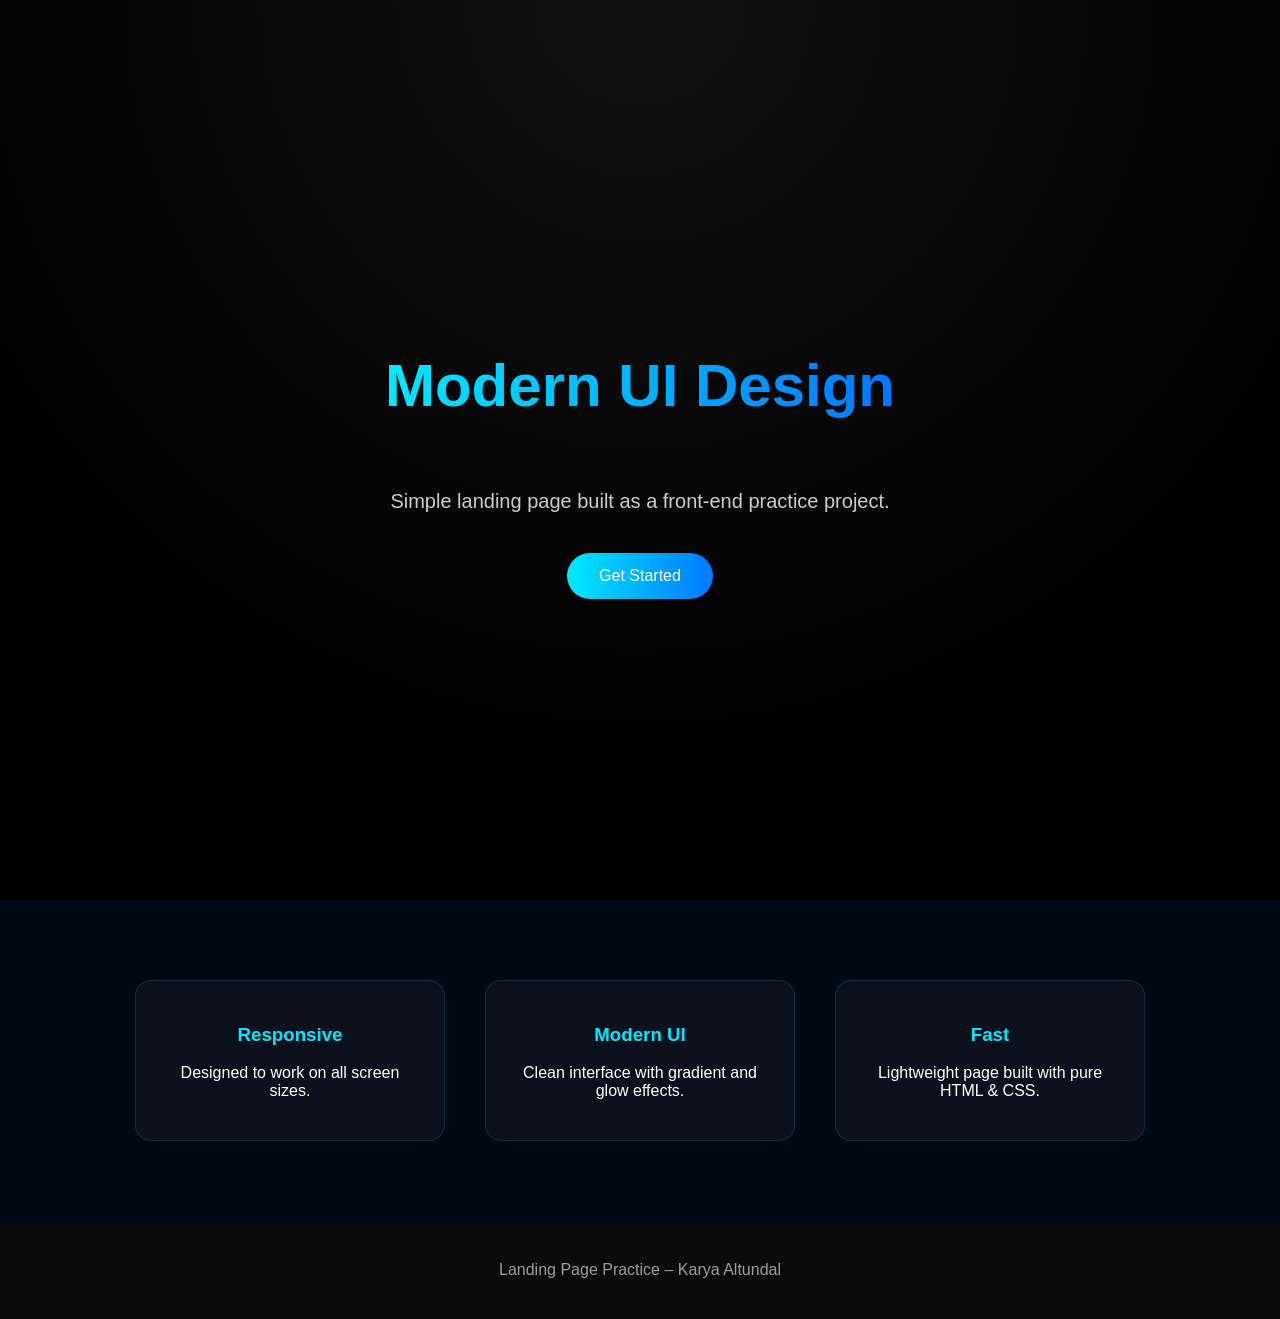
==== landing.html @ e3519006 "Add landing page demo project" ====
<!DOCTYPE html>
<html lang="en">
<head>
<meta charset="UTF-8">
<title>Landing Page Demo</title>

<style>

body{
margin:0;
font-family:Arial;
background:#0a0a0a;
color:white;
}

.hero{
height:100vh;
display:flex;
flex-direction:column;
justify-content:center;
align-items:center;
text-align:center;
background: radial-gradient(circle at top,#111 0%,#000 70%);
}

.hero h1{
font-size:60px;
background:linear-gradient(90deg,#00eaff,#0077ff);
-webkit-background-clip:text;
-webkit-text-fill-color:transparent;
}

.hero p{
opacity:0.8;
font-size:20px;
max-width:500px;
}

.btn{
margin-top:20px;
padding:14px 32px;
border-radius:30px;
background:linear-gradient(90deg,#00eaff,#0077ff);
color:white;
border:none;
cursor:pointer;
font-size:16px;
}

.features{
padding:80px 20px;
display:flex;
justify-content:center;
gap:40px;
flex-wrap:wrap;
background:#000814;
}

.feature{
width:260px;
background:rgba(255,255,255,0.04);
border:1px solid rgba(0,234,255,0.15);
border-radius:16px;
padding:24px;
text-align:center;
}

.feature h3{
color:#00eaff;
}

.footer{
text-align:center;
padding:40px;
opacity:0.6;
}

</style>

</head>

<body>

<section class="hero">

<h1>Modern UI Design</h1>

<p>
Simple landing page built as a front-end practice project.
</p>

<button class="btn">Get Started</button>

</section>

<section class="features">

<div class="feature">
<h3>Responsive</h3>
<p>Designed to work on all screen sizes.</p>
</div>

<div class="feature">
<h3>Modern UI</h3>
<p>Clean interface with gradient and glow effects.</p>
</div>

<div class="feature">
<h3>Fast</h3>
<p>Lightweight page built with pure HTML & CSS.</p>
</div>

</section>

<div class="footer">
Landing Page Practice – Karya Altundal
</div>

</body>
</html>
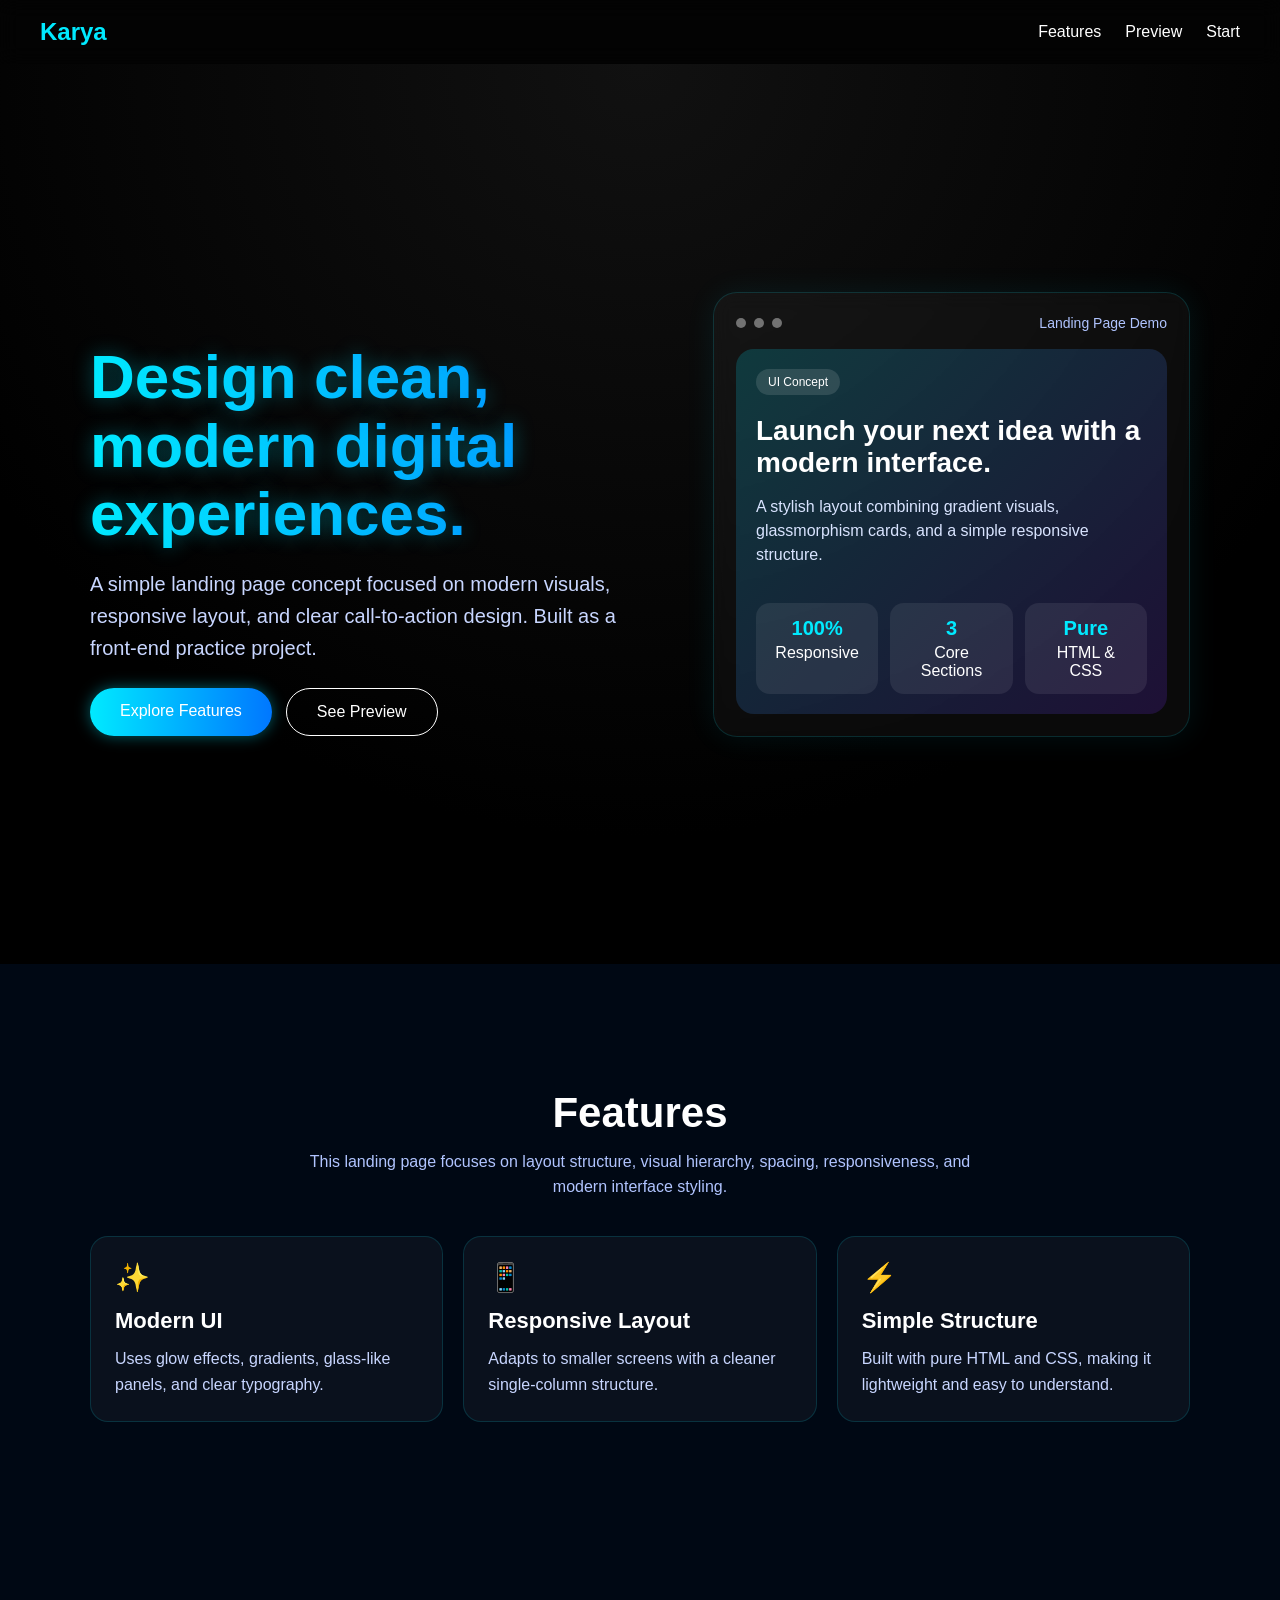
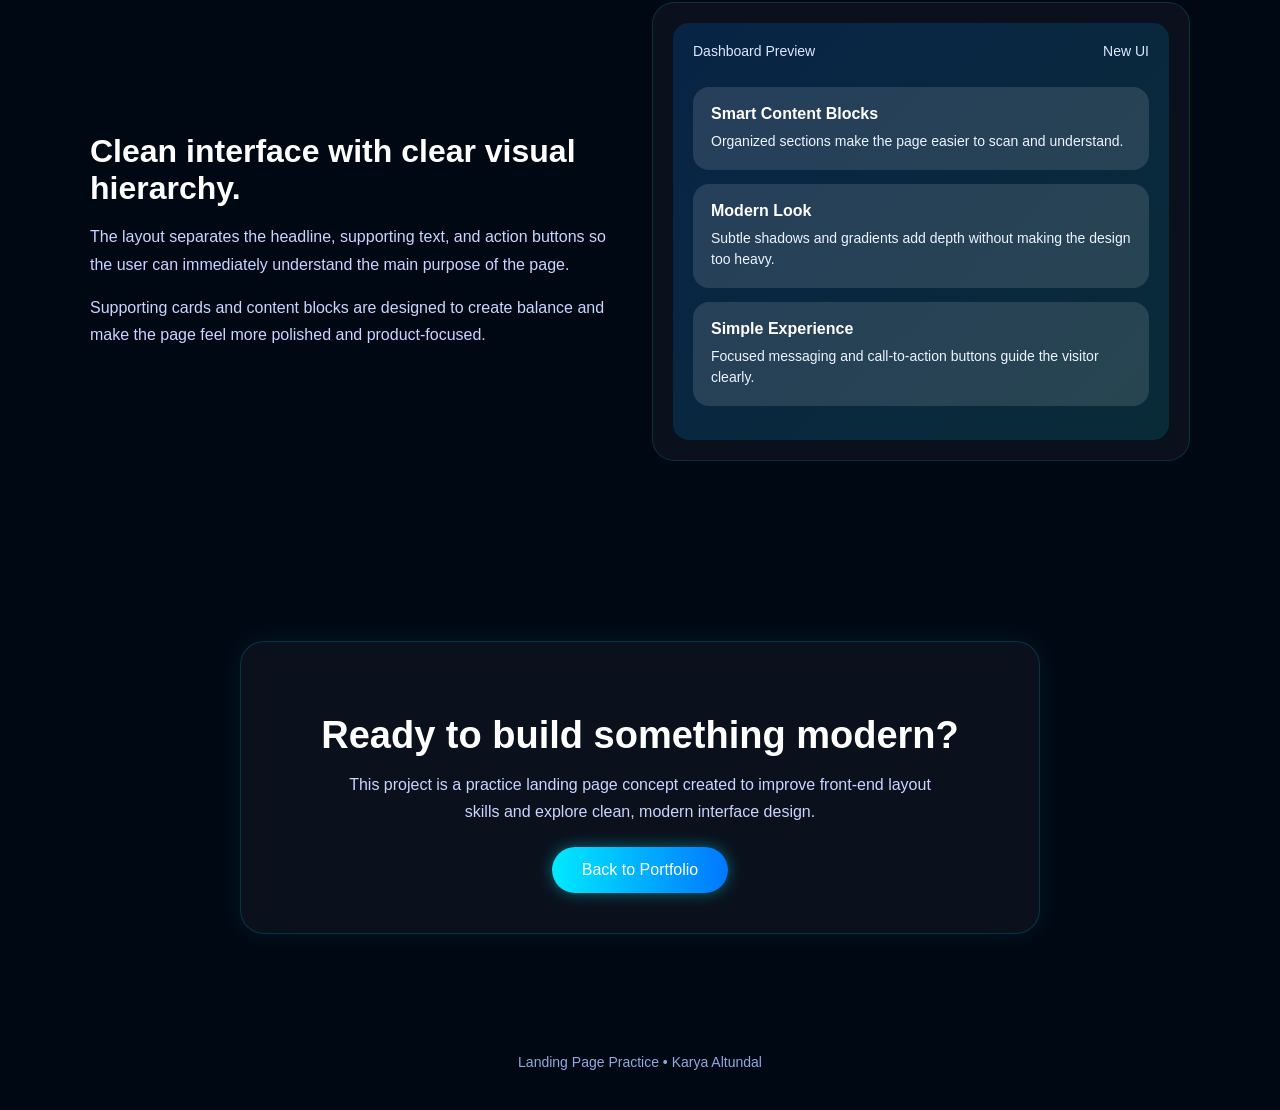
==== commit 8a3506d6: "Improve landing page demo layout and sections" ====
--- a/landing.html
+++ b/landing.html
@@ -1,120 +1,558 @@
 <!DOCTYPE html>
 <html lang="en">
 <head>
-<meta charset="UTF-8">
-<title>Landing Page Demo</title>
-
-<style>
-
-body{
-margin:0;
-font-family:Arial;
-background:#0a0a0a;
-color:white;
+  <meta charset="UTF-8">
+  <meta name="viewport" content="width=device-width, initial-scale=1.0">
+  <title>Landing Page Demo</title>
+
+  <style>
+    * {
+      box-sizing: border-box;
+    }
+
+    html {
+      scroll-behavior: smooth;
+    }
+
+    body {
+      margin: 0;
+      font-family: Arial, sans-serif;
+      background: #0a0a0a;
+      color: white;
+    }
+
+    .navbar {
+      position: sticky;
+      top: 0;
+      width: 100%;
+      background: rgba(0, 0, 0, 0.7);
+      backdrop-filter: blur(10px);
+      display: flex;
+      justify-content: space-between;
+      align-items: center;
+      padding: 18px 40px;
+      z-index: 1000;
+    }
+
+    .logo {
+      font-size: 24px;
+      font-weight: bold;
+      color: #00eaff;
+    }
+
+    .nav-links {
+      display: flex;
+      gap: 24px;
+    }
+
+    .nav-links a {
+      text-decoration: none;
+      color: white;
+      transition: 0.3s;
+    }
+
+    .nav-links a:hover {
+      color: #00eaff;
+    }
+
+    .hero {
+      min-height: 100vh;
+      display: flex;
+      justify-content: center;
+      align-items: center;
+      padding: 60px 20px;
+      background: radial-gradient(circle at top, #111 0%, #000 70%);
+    }
+
+    .hero-content {
+      max-width: 1100px;
+      width: 100%;
+      display: grid;
+      grid-template-columns: 1.1fr 0.9fr;
+      gap: 40px;
+      align-items: center;
+    }
+
+    .hero-text h1 {
+      font-size: 62px;
+      line-height: 1.1;
+      margin-bottom: 18px;
+      background: linear-gradient(90deg, #00eaff, #0077ff);
+      -webkit-background-clip: text;
+      -webkit-text-fill-color: transparent;
+      text-shadow: 0 0 20px rgba(0, 234, 255, 0.35);
+    }
+
+    .hero-text p {
+      font-size: 20px;
+      line-height: 1.6;
+      color: #c8d6ff;
+      max-width: 560px;
+      margin-bottom: 24px;
+    }
+
+    .hero-buttons {
+      display: flex;
+      gap: 14px;
+      flex-wrap: wrap;
+    }
+
+    .btn {
+      display: inline-block;
+      padding: 14px 30px;
+      border-radius: 28px;
+      text-decoration: none;
+      font-size: 16px;
+      transition: 0.3s;
+      border: none;
+      cursor: pointer;
+    }
+
+    .btn-primary {
+      background: linear-gradient(90deg, #00eaff, #0077ff);
+      color: white;
+      box-shadow: 0 0 15px rgba(0, 234, 255, 0.4);
+    }
+
+    .btn-primary:hover {
+      transform: scale(1.05);
+      box-shadow: 0 0 25px rgba(0, 234, 255, 0.8);
+    }
+
+   .btn-secondary{
+  background: transparent;
+  color: white;
+  border: 1px solid white;
+  transition: 0.3s;
 }
 
-.hero{
-height:100vh;
-display:flex;
-flex-direction:column;
-justify-content:center;
-align-items:center;
-text-align:center;
-background: radial-gradient(circle at top,#111 0%,#000 70%);
+.btn-secondary:hover{
+  color: #00eaff;
+  border: 1px solid #00eaff;
+  box-shadow: 0 0 15px rgba(0,234,255,0.7);
+  transform: scale(1.05);
 }
 
-.hero h1{
-font-size:60px;
-background:linear-gradient(90deg,#00eaff,#0077ff);
--webkit-background-clip:text;
--webkit-text-fill-color:transparent;
-}
-
-.hero p{
-opacity:0.8;
-font-size:20px;
-max-width:500px;
-}
-
-.btn{
-margin-top:20px;
-padding:14px 32px;
-border-radius:30px;
-background:linear-gradient(90deg,#00eaff,#0077ff);
-color:white;
-border:none;
-cursor:pointer;
-font-size:16px;
-}
-
-.features{
-padding:80px 20px;
-display:flex;
-justify-content:center;
-gap:40px;
-flex-wrap:wrap;
-background:#000814;
-}
-
-.feature{
-width:260px;
-background:rgba(255,255,255,0.04);
-border:1px solid rgba(0,234,255,0.15);
-border-radius:16px;
-padding:24px;
-text-align:center;
-}
-
-.feature h3{
-color:#00eaff;
-}
-
-.footer{
-text-align:center;
-padding:40px;
-opacity:0.6;
-}
-
-</style>
-
+    .hero-card {
+      background: rgba(255, 255, 255, 0.04);
+      border: 1px solid rgba(0, 234, 255, 0.15);
+      border-radius: 24px;
+      padding: 22px;
+      backdrop-filter: blur(10px);
+      box-shadow: 0 0 30px rgba(0, 234, 255, 0.08);
+    }
+
+    .mockup-top {
+      display: flex;
+      justify-content: space-between;
+      align-items: center;
+      margin-bottom: 18px;
+    }
+
+    .mockup-dots {
+      display: flex;
+      gap: 8px;
+    }
+
+    .mockup-dots span {
+      width: 10px;
+      height: 10px;
+      border-radius: 50%;
+      background: rgba(255, 255, 255, 0.4);
+    }
+
+    .mockup-label {
+      color: #b0c4ff;
+      font-size: 14px;
+    }
+
+    .mockup-screen {
+      background: linear-gradient(135deg, rgba(0, 234, 255, 0.18), rgba(123, 44, 255, 0.18));
+      border-radius: 18px;
+      padding: 20px;
+      min-height: 320px;
+      display: flex;
+      flex-direction: column;
+      justify-content: space-between;
+    }
+
+    .mockup-badge {
+      width: fit-content;
+      font-size: 12px;
+      padding: 6px 12px;
+      border-radius: 999px;
+      background: rgba(255, 255, 255, 0.12);
+      color: white;
+    }
+
+    .mockup-screen h3 {
+      font-size: 28px;
+      margin: 20px 0 10px;
+    }
+
+    .mockup-screen p {
+      color: #d9e4ff;
+      line-height: 1.5;
+    }
+
+    .mockup-stats {
+      display: grid;
+      grid-template-columns: repeat(3, 1fr);
+      gap: 12px;
+      margin-top: 20px;
+    }
+
+    .stat-box {
+      background: rgba(255, 255, 255, 0.08);
+      border-radius: 14px;
+      padding: 14px;
+      text-align: center;
+    }
+
+    .stat-box strong {
+      display: block;
+      font-size: 20px;
+      margin-bottom: 4px;
+      color: #00eaff;
+    }
+
+    .section {
+      padding: 90px 20px;
+      background: #000814;
+    }
+
+    .section-inner {
+      max-width: 1100px;
+      margin: 0 auto;
+    }
+
+    .section-title {
+      font-size: 42px;
+      text-align: center;
+      margin-bottom: 12px;
+    }
+
+    .section-subtitle {
+      text-align: center;
+      color: #b0c4ff;
+      max-width: 700px;
+      margin: 0 auto 36px;
+      line-height: 1.6;
+    }
+
+    .features {
+      display: grid;
+      grid-template-columns: repeat(3, 1fr);
+      gap: 20px;
+    }
+
+    .feature {
+      background: rgba(255, 255, 255, 0.04);
+      border: 1px solid rgba(0, 234, 255, 0.15);
+      border-radius: 18px;
+      padding: 24px;
+      transition: 0.3s;
+    }
+
+    .feature:hover {
+      transform: translateY(-6px);
+      box-shadow: 0 0 24px rgba(0, 234, 255, 0.18);
+    }
+
+    .feature-icon {
+      font-size: 28px;
+      margin-bottom: 14px;
+    }
+
+    .feature h3 {
+      margin: 0 0 12px;
+      font-size: 22px;
+    }
+
+    .feature p {
+      margin: 0;
+      color: #c8d6ff;
+      line-height: 1.6;
+    }
+
+    .preview-grid {
+      display: grid;
+      grid-template-columns: 1fr 1fr;
+      gap: 24px;
+      align-items: center;
+    }
+
+    .preview-text h3 {
+      font-size: 32px;
+      margin-bottom: 16px;
+    }
+
+    .preview-text p {
+      color: #c8d6ff;
+      line-height: 1.7;
+      margin-bottom: 14px;
+    }
+
+    .preview-panel {
+      background: rgba(255, 255, 255, 0.04);
+      border: 1px solid rgba(0, 234, 255, 0.15);
+      border-radius: 22px;
+      padding: 20px;
+      backdrop-filter: blur(8px);
+    }
+
+    .preview-box {
+      background: linear-gradient(135deg, rgba(0, 119, 255, 0.18), rgba(0, 234, 255, 0.12));
+      border-radius: 16px;
+      min-height: 280px;
+      padding: 20px;
+    }
+
+    .preview-nav {
+      display: flex;
+      justify-content: space-between;
+      margin-bottom: 28px;
+      color: #dce7ff;
+      font-size: 14px;
+    }
+
+    .preview-card {
+      background: rgba(255, 255, 255, 0.12);
+      border-radius: 16px;
+      padding: 18px;
+      margin-bottom: 14px;
+    }
+
+    .preview-card h4 {
+      margin: 0 0 8px;
+    }
+
+    .preview-card p {
+      margin: 0;
+      color: #edf4ff;
+      font-size: 14px;
+      line-height: 1.5;
+    }
+
+    .cta {
+      text-align: center;
+    }
+
+    .cta-box {
+      max-width: 800px;
+      margin: 0 auto;
+      background: rgba(255, 255, 255, 0.04);
+      border: 1px solid rgba(0, 234, 255, 0.16);
+      border-radius: 24px;
+      padding: 40px 24px;
+      box-shadow: 0 0 26px rgba(0, 234, 255, 0.08);
+    }
+
+    .cta-box h2 {
+      font-size: 38px;
+      margin-bottom: 14px;
+    }
+
+    .cta-box p {
+      color: #c8d6ff;
+      line-height: 1.7;
+      max-width: 620px;
+      margin: 0 auto 22px;
+    }
+
+    .footer {
+      text-align: center;
+      padding: 30px 20px 40px;
+      background: #000814;
+      color: #91a9df;
+      font-size: 14px;
+    }
+
+    @media (max-width: 900px) {
+      .hero-content,
+      .preview-grid,
+      .features {
+        grid-template-columns: 1fr;
+      }
+
+      .hero {
+        padding-top: 120px;
+      }
+
+      .hero-text h1 {
+        font-size: 42px;
+      }
+
+      .hero-text p {
+        font-size: 18px;
+      }
+
+      .navbar {
+        padding: 16px 20px;
+      }
+
+      .nav-links {
+        gap: 12px;
+        font-size: 14px;
+      }
+
+      .mockup-stats {
+        grid-template-columns: 1fr;
+      }
+    }
+  </style>
 </head>
 
 <body>
-
-<section class="hero">
-
-<h1>Modern UI Design</h1>
-
-<p>
-Simple landing page built as a front-end practice project.
-</p>
-
-<button class="btn">Get Started</button>
-
-</section>
-
-<section class="features">
-
-<div class="feature">
-<h3>Responsive</h3>
-<p>Designed to work on all screen sizes.</p>
-</div>
-
-<div class="feature">
-<h3>Modern UI</h3>
-<p>Clean interface with gradient and glow effects.</p>
-</div>
-
-<div class="feature">
-<h3>Fast</h3>
-<p>Lightweight page built with pure HTML & CSS.</p>
-</div>
-
-</section>
-
-<div class="footer">
-Landing Page Practice – Karya Altundal
-</div>
-
+  <nav class="navbar">
+    <div class="logo">Karya</div>
+    <div class="nav-links">
+      <a href="#features">Features</a>
+      <a href="#preview">Preview</a>
+      <a href="#cta">Start</a>
+    </div>
+  </nav>
+
+  <section class="hero">
+    <div class="hero-content">
+      <div class="hero-text">
+        <h1>Design clean, modern digital experiences.</h1>
+        <p>
+          A simple landing page concept focused on modern visuals, responsive layout,
+          and clear call-to-action design. Built as a front-end practice project.
+        </p>
+
+        <div class="hero-buttons">
+          <a href="#features" class="btn btn-primary">Explore Features</a>
+          <a href="#preview" class="btn btn-secondary">See Preview</a>
+        </div>
+      </div>
+
+      <div class="hero-card">
+        <div class="mockup-top">
+          <div class="mockup-dots">
+            <span></span>
+            <span></span>
+            <span></span>
+          </div>
+          <div class="mockup-label">Landing Page Demo</div>
+        </div>
+
+        <div class="mockup-screen">
+          <div class="mockup-badge">UI Concept</div>
+
+          <div>
+            <h3>Launch your next idea with a modern interface.</h3>
+            <p>
+              A stylish layout combining gradient visuals, glassmorphism cards,
+              and a simple responsive structure.
+            </p>
+          </div>
+
+          <div class="mockup-stats">
+            <div class="stat-box">
+              <strong>100%</strong>
+              <span>Responsive</span>
+            </div>
+            <div class="stat-box">
+              <strong>3</strong>
+              <span>Core Sections</span>
+            </div>
+            <div class="stat-box">
+              <strong>Pure</strong>
+              <span>HTML & CSS</span>
+            </div>
+          </div>
+        </div>
+      </div>
+    </div>
+  </section>
+
+  <section id="features" class="section">
+    <div class="section-inner">
+      <h2 class="section-title">Features</h2>
+      <p class="section-subtitle">
+        This landing page focuses on layout structure, visual hierarchy,
+        spacing, responsiveness, and modern interface styling.
+      </p>
+
+      <div class="features">
+        <div class="feature">
+          <div class="feature-icon">✨</div>
+          <h3>Modern UI</h3>
+          <p>Uses glow effects, gradients, glass-like panels, and clear typography.</p>
+        </div>
+
+        <div class="feature">
+          <div class="feature-icon">📱</div>
+          <h3>Responsive Layout</h3>
+          <p>Adapts to smaller screens with a cleaner single-column structure.</p>
+        </div>
+
+        <div class="feature">
+          <div class="feature-icon">⚡</div>
+          <h3>Simple Structure</h3>
+          <p>Built with pure HTML and CSS, making it lightweight and easy to understand.</p>
+        </div>
+      </div>
+    </div>
+  </section>
+
+  <section id="preview" class="section">
+    <div class="section-inner preview-grid">
+      <div class="preview-text">
+        <h3>Clean interface with clear visual hierarchy.</h3>
+        <p>
+          The layout separates the headline, supporting text, and action buttons
+          so the user can immediately understand the main purpose of the page.
+        </p>
+        <p>
+          Supporting cards and content blocks are designed to create balance and
+          make the page feel more polished and product-focused.
+        </p>
+      </div>
+
+      <div class="preview-panel">
+        <div class="preview-box">
+          <div class="preview-nav">
+            <span>Dashboard Preview</span>
+            <span>New UI</span>
+          </div>
+
+          <div class="preview-card">
+            <h4>Smart Content Blocks</h4>
+            <p>Organized sections make the page easier to scan and understand.</p>
+          </div>
+
+          <div class="preview-card">
+            <h4>Modern Look</h4>
+            <p>Subtle shadows and gradients add depth without making the design too heavy.</p>
+          </div>
+
+          <div class="preview-card">
+            <h4>Simple Experience</h4>
+            <p>Focused messaging and call-to-action buttons guide the visitor clearly.</p>
+          </div>
+        </div>
+      </div>
+    </div>
+  </section>
+
+  <section id="cta" class="section cta">
+    <div class="section-inner">
+      <div class="cta-box">
+        <h2>Ready to build something modern?</h2>
+        <p>
+          This project is a practice landing page concept created to improve front-end
+          layout skills and explore clean, modern interface design.
+        </p>
+        <a href="index.html" class="btn btn-primary">Back to Portfolio</a>
+      </div>
+    </div>
+  </section>
+
+  <div class="footer">
+    Landing Page Practice • Karya Altundal
+  </div>
 </body>
 </html>
